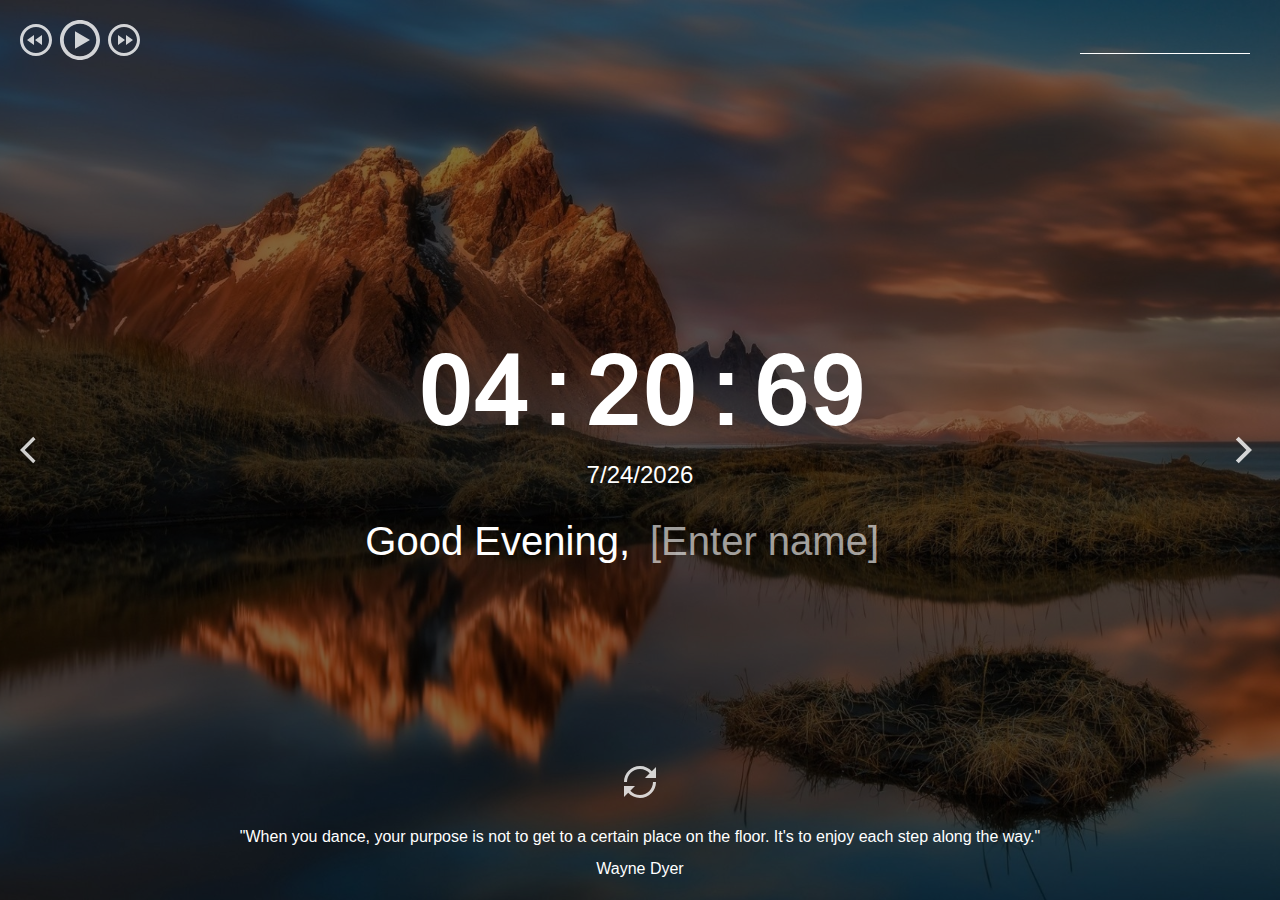
==== momentum/index.html @ 144a0a82 "feat: add basic layout" ====
<!DOCTYPE html>
<html lang="en"><head>
  <meta charset="UTF-8">
  <meta name="viewport" content="width=device-width, initial-scale=1.0">
  <link href="assets/favicon.ico" rel="shortcut icon">
  <link rel="stylesheet" href="css/owfont-regular.css">
  <link rel="stylesheet" href="css/style.css">
  <title>momentum</title>
</head>
<body>
  <header class="header">
    <div class="player">
      <div class="player-controls">
        <button class="play-prev player-icon"></button>
        <button class="play player-icon"></button>
        <button class="play-next player-icon"></button>
      </div>
      <ul class="play-list"></ul>
    </div>
    <div class="weather">
      <input type="text" class="city">
      <i class="weather-icon owf"></i>
      <div class="weather-error"></div>
      <div class="description-container">
        <span class="temperature"></span>
        <span class="weather-description"></span>
      </div>
      <div class="wind"></div>
      <div class="humidity"></div>
    </div>
  </header>
  <main class="main">
    <div class="slider-icons">
      <button class="slide-prev slider-icon"></button>
      <button class="slide-next slider-icon"></button>
    </div>
    <time class="time">04:20:69</time>
    <date class="date">Tuesday, October 5</date>
    <div class="greeting-container">
      <span class="greeting">Good Evening, </span>
      <input type="text" class="name" id="username" placeholder="[Enter name]">
    </div>
  </main>
  <footer class="footer">
    <button class="change-quote"></button>
    <div>
      <div class="quote">"When you dance, your purpose is not to get to a certain place on the floor. It's to enjoy each step along the way."</div>
      <div class="author">Wayne Dyer</div>
    </div>
  </footer>
  <script src="js/clock-n-calendar.js"></script>

</body></html>
---- momentum/css/owfont-regular.css ----
/*!
 *  owfont-regular 1.0.0 by Deniz Fuchidzhiev - http://websygen.com
 *  License - font: SIL OFL 1.1, css: MIT License
 */
/* FONT PATH
 * -------------------------- */
@font-face {
  font-family: 'owfont';
  src: url('../assets/fonts/owfont-regular.eot?v=1.0.0');
  src: url('../assets/fonts/owfont-regular.eot?#iefix&v=1.0.0') format('embedded-opentype'),
	   url('../assets/fonts/owfont-regular.woff') format('woff'),
	   url('../assets/fonts/owfont-regular.ttf') format('truetype'),
	   url('../assets/fonts/owfont-regular.svg#owf-regular') format('svg');
  font-weight: normal;
  font-style: normal;
}
.owf {
  display: inline-block;
  font: normal normal normal 14px/1 owfont;
  font-size: inherit;
  text-rendering: auto;
  -webkit-font-smoothing: antialiased;
  -moz-osx-font-smoothing: grayscale;
  transform: translate(0, 0);
}
/* makes the font 33% larger relative to the icon container */
.owf-lg {
  font-size: 1.33333333em;
  line-height: 0.75em;
  vertical-align: -15%;
}
.owf-2x {
  font-size: 2em;
}
.owf-3x {
  font-size: 3em;
}
.owf-4x {
  font-size: 4em;
}
.owf-5x {
  font-size: 5em;
}
.owf-fw {
  width: 1.28571429em;
  text-align: center;
}
.owf-ul {
  padding-left: 0;
  margin-left: 2.14285714em;
  list-style-type: none;
}
.owf-ul > li {
  position: relative;
}
.owf-li {
  position: absolute;
  left: -2.14285714em;
  width: 2.14285714em;
  top: 0.14285714em;
  text-align: center;
}
.owf-li.owf-lg {
  left: -1.85714286em;
}
.owf-border {
  padding: .2em .25em .15em;
  border: solid 0.08em #eeeeee;
  border-radius: .1em;
}
.owf-pull-right {
  float: right;
}
.owf-pull-left {
  float: left;
}
.owf.owf-pull-left {
  margin-right: .3em;
}
.owf.owf-pull-right {
  margin-left: .3em;
}

/* owfont uses the Unicode Private Use Area (PUA) to ensure screen
   readers do not read off random characters that represent icons */
   
/*   Weather Condition Codes    */
   
/*   Thunderstorm - - - - - - - - - - - - - - - - - - - - - - - - - - - - - - - - - - - -    */
   
/* thunderstorm with light rain */
.owf-200:before,
.owf-200-d:before,
.owf-200-n:before {
  content: "\EB28";
}
/* thunderstorm with rain */
.owf-201:before,
.owf-201-d:before,
.owf-201-n:before {
  content: "\EB29";
}
/* thunderstorm with heavy rain */
.owf-202:before,
.owf-202-d:before,
.owf-202-n:before {
  content: "\EB2A";
}
/*  light thunderstorm  */
.owf-210:before,
.owf-210-d:before,
.owf-210-n:before {
  content: "\EB32";
}
/*  thunderstorm  */
.owf-211:before,
.owf-211-d:before,
.owf-211-n:before {
  content: "\EB33";
}
/*   heavy thunderstorm   */
.owf-212:before,
.owf-212-d:before,
.owf-212-n:before {
  content: "\EB34";
}
/*   ragged thunderstorm   */
.owf-221:before,
.owf-221-d:before,
.owf-221-n:before {
  content: "\EB3D";
}
/*  thunderstorm with light drizzle    */
.owf-230:before,
.owf-230-d:before,
.owf-230-n:before {
  content: "\EB46";
}
/*  thunderstorm with drizzle     */
.owf-231:before,
.owf-231-d:before,
.owf-231-n:before {
  content: "\EB47";
}
/* thunderstorm with heavy drizzle     */
.owf-232:before,
.owf-232-d:before,
.owf-232-n:before {
  content: "\EB48";
}

/*   Drizzle - - - - - - - - - - - - - - - - - - - - - - - - - - - - - - - - - - - -    */

/*  light intensity drizzle */
.owf-300:before,
.owf-300-d:before,
.owf-300-n:before {
  content: "\EB8C";
}
/*  drizzle */
.owf-301:before,
.owf-301-d:before,
.owf-301-n:before {
  content: "\EB8D";
}
/*  heavy intensity drizzle  */
.owf-302:before,
.owf-302-d:before,
.owf-302-n:before {
  content: "\EB8E";
}
/*   light intensity drizzle rain  */
.owf-310:before,
.owf-310-d:before,
.owf-310-n:before {
  content: "\EB96";
}
/*  drizzle rain  */
.owf-311:before,
.owf-311-d:before,
.owf-311-n:before {
  content: "\EB97";
}
/* heavy intensity drizzle rain */
.owf-312:before,
.owf-312-d:before,
.owf-312-n:before {
  content: "\EB98";
}
/* shower rain and drizzle  */
.owf-313:before,
.owf-313-d:before,
.owf-313-n:before {
  content: "\EB99";
}
/* heavy shower rain and drizzle*/
.owf-314:before,
.owf-314-d:before,
.owf-314-n:before {
  content: "\EB9A";
}
/* shower drizzle */
.owf-321:before,
.owf-321-d:before,
.owf-321-n:before {
  content: "\EBA1";
}

/*   Rain - - - - - - - - - - - - - - - - - - - - - - - - - - - - - - - - - - - -    */

/* light rain  */
.owf-500:before,
.owf-500-d:before,
.owf-500-n:before {
  content: "\EC54";
}
/* moderate rain  */
.owf-501:before,
.owf-501-d:before,
.owf-501-n:before {
  content: "\EC55";
}
/* heavy intensity rain  */
.owf-502:before,
.owf-502-d:before,
.owf-502-n:before {
  content: "\EC56";
}
/* very heavy rain   */
.owf-503:before,
.owf-503-d:before,
.owf-503-n:before {
  content: "\EC57";
}
/* extreme rain    */
.owf-504:before,
.owf-504-d:before,
.owf-504-n:before {
  content: "\EC58";
}
/* freezing rain    */
.owf-511:before,
.owf-511-d:before,
.owf-511-n:before {
  content: "\EC5F";
}
/*  light intensity shower rain    */
.owf-520:before,
.owf-520-d:before,
.owf-520-n:before {
  content: "\EC68";
}
/* shower rain  */
.owf-521:before,
.owf-521-d:before,
.owf-521-n:before {
  content: "\EC69";
}
/*  heavy intensity shower rain  */
.owf-522:before,
.owf-522-d:before,
.owf-522-n:before {
  content: "\EC6A";
}
/* ragged shower rain  */
.owf-531:before,
.owf-531-d:before,
.owf-531-n:before {
  content: "\EC73";
}

/*   Snow - - - - - - - - - - - - - - - - - - - - - - - - - - - - - - - - - - - -    */

/* light snow  */
.owf-600:before,
.owf-600-d:before,
.owf-600-n:before {
  content: "\ECB8";
}
/*  snow  */
.owf-601:before,
.owf-601-d:before,
.owf-601-n:before {
  content: "\ECB9";
}
/*   heavy snow   */
.owf-602:before,
.owf-602-d:before,
.owf-602-n:before {
  content: "\ECBA";
}
/*  sleet  */
.owf-611:before,
.owf-611-d:before,
.owf-611-n:before {
  content: "\ECC3";
}
/*   shower sleet */
.owf-612:before,
.owf-612-d:before,
.owf-612-n:before {
  content: "\ECC4";
}
/* light rain and snow */
.owf-615:before,
.owf-615-d:before,
.owf-615-n:before {
  content: "\ECC7";
}
/* rain and snow  */
.owf-616:before,
.owf-616-d:before,
.owf-616-n:before {
  content: "\ECC8";
}
/* light shower snow  */
.owf-620:before,
.owf-620-d:before,
.owf-620-n:before {
  content: "\ECCC";
}
/* shower snow  */
.owf-621:before,
.owf-621-d:before,
.owf-621-n:before {
  content: "\ECCD";
}
/* heavy shower snow  */
.owf-622:before,
.owf-622-d:before,
.owf-622-n:before {
  content: "\ECCE";
}

/*   Atmosphere - - - - - - - - - - - - - - - - - - - - - - - - - - - - - - - - - - - -    */

/* mist */
.owf-701:before,
.owf-701-d:before,
.owf-701-n:before {
  content: "\ED1D";
}
/* smoke */
.owf-711:before,
.owf-711-d:before,
.owf-711-n:before {
  content: "\ED27";
}
/* haze */
.owf-721:before,
.owf-721-d:before,
.owf-721-n:before {
  content: "\ED31";
}
/* Sand/Dust Whirls */
.owf-731:before,
.owf-731-d:before,
.owf-731-n:before {
  content: "\ED3B";
}
/* Fog */
.owf-741:before,
.owf-741-d:before,
.owf-741-n:before {
  content: "\ED45";
}
/* sand */
.owf-751:before,
.owf-751-d:before,
.owf-751-n:before {
  content: "\ED4F";
}
/* dust */
.owf-761:before,
.owf-761-d:before,
.owf-761-n:before {
  content: "\ED59";
}
/*  VOLCANIC ASH  */
.owf-762:before,
.owf-762-d:before,
.owf-762-n:before {
  content: "\ED5A";
}
/* SQUALLS */
.owf-771:before,
.owf-771-d:before,
.owf-771-n:before {
  content: "\ED63";
}
/* TORNADO */
.owf-781:before,
.owf-781-d:before,
.owf-781-n:before {
  content: "\ED6D";
}

/*   Clouds - - - - - - - - - - - - - - - - - - - - - - - - - - - - - - - - - - - -    */

/*  sky is clear  */  /*  Calm  */
.owf-800:before,
.owf-800-d:before,
.owf-951:before,
.owf-951-d:before {
  content: "\ED80";
}
.owf-800-n:before,
.owf-951-n:before {
  content: "\F168";
}
/*  few clouds   */
.owf-801:before,
.owf-801-d:before {
  content: "\ED81";
}
.owf-801-n:before {
  content: "\F169";
}
/* scattered clouds */
.owf-802:before,
.owf-802-d:before {
  content: "\ED82";
}
.owf-802-n:before {
  content: "\F16A";
}
/* broken clouds  */
.owf-803:before,
.owf-803-d:before,
.owf-803-n:before {
  content: "\ED83";
}
/* overcast clouds  */
.owf-804:before,
.owf-804-d:before,
.owf-804-n:before {
  content: "\ED84";
}

/*   Extreme - - - - - - - - - - - - - - - - - - - - - - - - - - - - - - - - - - - -    */

/* tornado  */
.owf-900:before,
.owf-900-d:before,
.owf-900-n:before {
  content: "\EDE4";
}
/*  tropical storm  */
.owf-901:before,
.owf-901-d:before,
.owf-901-n:before {
  content: "\EDE5";
}
/* hurricane */
.owf-902:before,
.owf-902-d:before,
.owf-902-n:before {
  content: "\EDE6";
}
/* cold */
.owf-903:before,
.owf-903-d:before,
.owf-903-n:before {
  content: "\EDE7";
}
/* hot */
.owf-904:before,
.owf-904-d:before,
.owf-904-n:before {
  content: "\EDE8";
}
/* windy */
.owf-905:before,
.owf-905-d:before,
.owf-905-n:before {
  content: "\EDE9";
}
/* hail */
.owf-906:before,
.owf-906-d:before,
.owf-906-n:before {
  content: "\EDEA";
}

/*   Additional - - - - - - - - - - - - - - - - - - - - - - - - - - - - - - - - - - - -    */

/* Setting */
.owf-950:before,
.owf-950-d:before,
.owf-950-n:before {
  content: "\EE16";
}
/*  Light breeze  */
.owf-952:before,
.owf-952-d:before,
.owf-952-n:before {
  content: "\EE18";
}
/*  Gentle Breeze  */
.owf-953:before,
.owf-953-d:before,
.owf-953-n:before {
  content: "\EE19";
}
/*  Moderate breeze  */
.owf-954:before,
.owf-954-d:before,
.owf-954-n:before {
  content: "\EE1A";
}
/* Fresh Breeze  */
.owf-955:before,
.owf-955-d:before,
.owf-955-n:before {
  content: "\EE1B";
}
/* Strong  Breeze  */
.owf-956:before,
.owf-956-d:before,
.owf-956-n:before {
  content: "\EE1C";
}
/* High wind, near gale  */
.owf-957:before,
.owf-957-d:before,
.owf-957-n:before {
  content: "\EE1D";
}
/* Gale */
.owf-958:before,
.owf-958-d:before,
.owf-958-n:before {
  content: "\EE1E";
}
/*  Severe Gale  */
.owf-959:before,
.owf-959-d:before,
.owf-959-n:before {
  content: "\EE1F";
}
/* Storm */
.owf-960:before,
.owf-960-d:before,
.owf-960-n:before {
  content: "\EE20";
}
/*  Violent Storm  */
.owf-961:before,
.owf-961-d:before,
.owf-961-n:before {
  content: "\EE21";
}
/* Hurricane */
.owf-962:before,
.owf-962-d:before,
.owf-962-n:before {
  content: "\EE22";
}
---- momentum/css/style.css ----
@charset "UTF-8";
@font-face {
  font-family: 'Arial-MT';
  src: url("../assets/fonts/Arial-MT.woff");
  /* Путь к файлу со шрифтом */
}

* {
  -webkit-box-sizing: border-box;
          box-sizing: border-box;
  margin: 0;
  padding: 0;
  border: 0;
  outline: 0;
}

body {
  min-width: 480px;
  min-height: 100vh;
  font-family: 'Arial', sans-serif;
  font-size: 16px;
  color: #fff;
  text-align: center;
  background: url("../assets/img/bg.jpg") center/cover, rgba(0, 0, 0, 0.5);
  background-blend-mode: multiply;
  -webkit-transition: background-image 1s ease-in-out;
  transition: background-image 1s ease-in-out;
}

.header {
  display: -webkit-box;
  display: -ms-flexbox;
  display: flex;
  -webkit-box-pack: justify;
      -ms-flex-pack: justify;
          justify-content: space-between;
  -webkit-box-align: start;
      -ms-flex-align: start;
          align-items: flex-start;
  width: 100%;
  height: 30vh;
  min-height: 220px;
  padding: 20px;
}

.header .player .player-controls {
  display: -webkit-box;
  display: -ms-flexbox;
  display: flex;
  -webkit-box-align: center;
      -ms-flex-align: center;
          align-items: center;
  -webkit-box-pack: justify;
      -ms-flex-pack: justify;
          justify-content: space-between;
  width: 120px;
  margin-bottom: 28px;
}

.header .player .player-controls .play {
  width: 40px;
  height: 40px;
  background-size: 40px 40px;
  background-image: url("../assets/svg/play.svg");
}

.header .player .player-controls .pause {
  background-image: url("../assets/svg/pause.svg");
}

.header .player .player-controls .play-prev {
  background-image: url("../assets/svg/play-prev.svg");
}

.header .player .player-controls .play-next {
  background-image: url("../assets/svg/play-next.svg");
}

.header .player .play-list {
  text-align: left;
}

.header .player .play-list .play-item {
  position: relative;
  padding: 5px;
  padding-left: 20px;
  list-style: none;
  opacity: .8;
  cursor: pointer;
  -webkit-transition: .3s;
  transition: .3s;
}

.header .player .play-list .play-item:hover {
  opacity: 1;
}

.header .player .play-list .play-item::before {
  content: "\2713";
  position: absolute;
  left: 0;
  top: 2px;
  font-weight: 900;
}

.header .player .play-list .play-item.item-active::before {
  color: #C5B358;
}

.player-icon,
.slider-icon,
.change-quote {
  width: 32px;
  height: 32px;
  background-size: 32px 32px;
  background-position: center center;
  background-repeat: no-repeat;
  background-color: transparent;
  opacity: .8;
  cursor: pointer;
  -webkit-transition: .3s;
  transition: .3s;
}

.player-icon:hover,
.slider-icon:hover,
.change-quote:hover {
  opacity: 1;
}

.player-icon:active,
.slider-icon:active,
.change-quote:active {
  -webkit-transform: scale(1.1);
          transform: scale(1.1);
}

.weather {
  display: -webkit-box;
  display: -ms-flexbox;
  display: flex;
  -webkit-box-orient: vertical;
  -webkit-box-direction: normal;
      -ms-flex-direction: column;
          flex-direction: column;
  -webkit-box-pack: justify;
      -ms-flex-pack: justify;
          justify-content: space-between;
  -webkit-box-align: start;
      -ms-flex-align: start;
          align-items: flex-start;
  row-gap: 5px;
  width: 180px;
  min-height: 180px;
  text-align: left;
}

.weather .city {
  width: 170px;
  height: 34px;
  padding: 5px;
  font-size: 20px;
  line-height: 24px;
  color: #fff;
  border-bottom: 1px solid #fff;
  background-color: transparent;
}

.weather .city::-webkit-input-placeholder {
  font-size: 20px;
  color: #fff;
  opacity: .6;
}

.weather .city:-ms-input-placeholder {
  font-size: 20px;
  color: #fff;
  opacity: .6;
}

.weather .city::-ms-input-placeholder {
  font-size: 20px;
  color: #fff;
  opacity: .6;
}

.weather .city::placeholder {
  font-size: 20px;
  color: #fff;
  opacity: .6;
}

.weather .weather-icon {
  font-size: 44px;
}

.weather .weather-error {
  margin-top: -10px;
}

.weather .description-container {
  display: -webkit-box;
  display: -ms-flexbox;
  display: flex;
  -ms-flex-wrap: wrap;
      flex-wrap: wrap;
  -webkit-box-pack: start;
      -ms-flex-pack: start;
          justify-content: flex-start;
  -webkit-box-align: center;
      -ms-flex-align: center;
          align-items: center;
  -webkit-column-gap: 12px;
          column-gap: 12px;
}

.main {
  position: relative;
  display: -webkit-box;
  display: -ms-flexbox;
  display: flex;
  -webkit-box-orient: vertical;
  -webkit-box-direction: normal;
      -ms-flex-direction: column;
          flex-direction: column;
  -webkit-box-pack: center;
      -ms-flex-pack: center;
          justify-content: center;
  -webkit-box-align: center;
      -ms-flex-align: center;
          align-items: center;
  width: 100%;
  height: 40vh;
  min-height: 260px;
  padding: 20px;
}

.main .slider-icon {
  position: absolute;
  top: 50%;
  margin-top: -16px;
  cursor: pointer;
}

.main .slider-icon.slide-prev {
  left: 20px;
  background-image: url("../assets/svg/slider-prev.svg");
}

.main .slider-icon.slide-next {
  right: 20px;
  background-image: url("../assets/svg/slider-next.svg");
}

.main .time {
  min-height: 124px;
  margin-bottom: 10px;
  font-family: 'Arial-MT';
  font-size: 100px;
  letter-spacing: -4px;
}

@media (max-width: 768px) {
  .main .time {
    min-height: 80px;
    font-size: 72px;
  }
}

.main .date {
  min-height: 28px;
  font-size: 24px;
  margin-bottom: 20px;
}

.main .greeting-container {
  display: -webkit-box;
  display: -ms-flexbox;
  display: flex;
  -ms-flex-wrap: wrap;
      flex-wrap: wrap;
  -webkit-box-pack: stretch;
      -ms-flex-pack: stretch;
          justify-content: stretch;
  -webkit-box-align: center;
      -ms-flex-align: center;
          align-items: center;
  min-height: 48px;
  width: 100vw;
  font-size: 40px;
}

@media (max-width: 768px) {
  .main .greeting-container {
    min-height: 40px;
    font-size: 32px;
  }
}

.main .greeting-container .greeting {
  -webkit-box-flex: 1;
      -ms-flex: 1;
          flex: 1;
  padding: 10px;
  text-align: right;
}

@media (max-width: 768px) {
  .main .greeting-container .greeting {
    padding: 5px;
  }
}

.main .greeting-container .name {
  -webkit-box-flex: 1;
      -ms-flex: 1;
          flex: 1;
  max-width: 50%;
  padding: 10px;
  font-size: 40px;
  text-align: left;
  color: #fff;
  background-color: transparent;
}

@media (max-width: 768px) {
  .main .greeting-container .name {
    font-size: 32px;
    padding: 5px;
  }
}

.main .greeting-container .name::-webkit-input-placeholder {
  color: #fff;
  opacity: .6;
}

.main .greeting-container .name:-ms-input-placeholder {
  color: #fff;
  opacity: .6;
}

.main .greeting-container .name::-ms-input-placeholder {
  color: #fff;
  opacity: .6;
}

.main .greeting-container .name::placeholder {
  color: #fff;
  opacity: .6;
}

.footer {
  display: -webkit-box;
  display: -ms-flexbox;
  display: flex;
  -webkit-box-orient: vertical;
  -webkit-box-direction: normal;
      -ms-flex-direction: column;
          flex-direction: column;
  -webkit-box-pack: end;
      -ms-flex-pack: end;
          justify-content: flex-end;
  -webkit-box-align: center;
      -ms-flex-align: center;
          align-items: center;
  width: 100%;
  height: 30vh;
  min-height: 160px;
  padding: 20px;
}

.footer .change-quote {
  margin-bottom: 30px;
  background-image: url("../assets/svg/reload.svg");
}

.footer .quote {
  min-height: 32px;
}

.footer .author {
  min-height: 20px;
}
/*# sourceMappingURL=style.css.map */
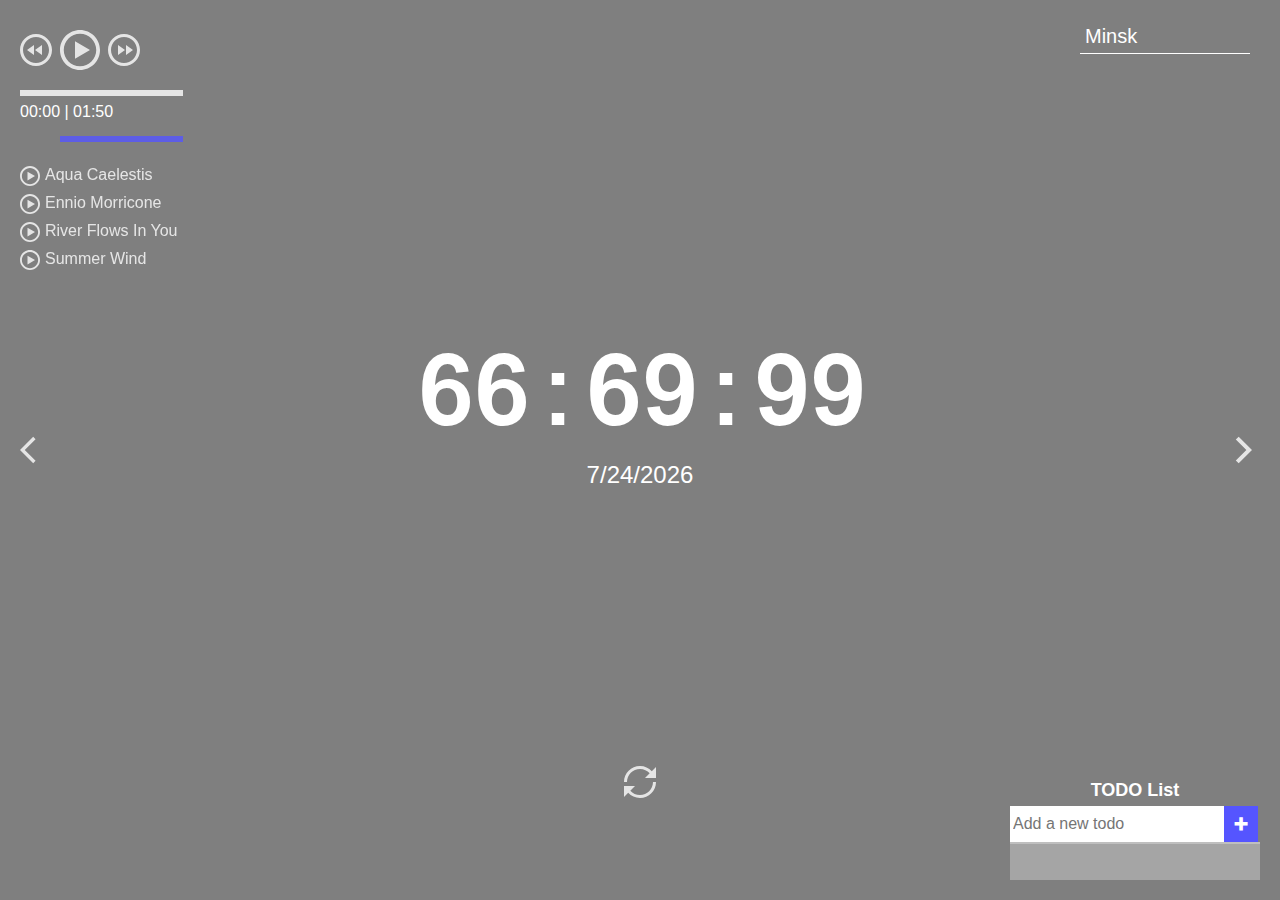
==== commit 32970b24: "feat: add hide blocks in settings" ====
--- a/momentum/index.html
+++ b/momentum/index.html
@@ -5,20 +5,41 @@
   <link href="assets/favicon.ico" rel="shortcut icon">
   <link rel="stylesheet" href="css/owfont-regular.css">
   <link rel="stylesheet" href="css/style.css">
+  <link rel="stylesheet" href="css/owfont-regular.css">
   <title>momentum</title>
 </head>
 <body>
   <header class="header">
     <div class="player">
+      <p class="track-name"></p>
       <div class="player-controls">
-        <button class="play-prev player-icon"></button>
-        <button class="play player-icon"></button>
-        <button class="play-next player-icon"></button>
+        <div class="main-controls">
+          <button class="play-prev player-icon"></button>
+          <button class="play player-icon"></button>
+          <button class="play-next player-icon"></button>
+        </div>
+        <div class="progress-controls">
+          <div class="progress-bar">
+            <div class="progress-bar-filler"></div>
+          </div>
+          <p class="progress-time"><span class="current-time">00:00</span> | <span class="duration">01:50</span></p>
+        </div>
+        <div class="sound-controls">
+          <button class="mute"></button>
+          <div class="volume-bar">
+            <div class="volume-bar-filler"></div>
+          </div>
+        </div>
       </div>
-      <ul class="play-list"></ul>
+      <ul class="play-list">
+        <li class="play-item">Aqua Caelestis</li>
+        <li class="play-item">Ennio Morricone</li>
+        <li class="play-item">River Flows In You</li>
+        <li class="play-item">Summer Wind</li>
+      </ul>
     </div>
     <div class="weather">
-      <input type="text" class="city">
+      <input type="text" class="city" value="Minsk">
       <i class="weather-icon owf"></i>
       <div class="weather-error"></div>
       <div class="description-container">
@@ -34,20 +55,72 @@
       <button class="slide-prev slider-icon"></button>
       <button class="slide-next slider-icon"></button>
     </div>
-    <time class="time">04:20:69</time>
+    <time class="time">66:69:99</time>
     <date class="date">Tuesday, October 5</date>
     <div class="greeting-container">
-      <span class="greeting">Good Evening, </span>
-      <input type="text" class="name" id="username" placeholder="[Enter name]">
+      <span class="greeting"></span>
+      <input type="text" class="name" id="username">
     </div>
   </main>
   <footer class="footer">
-    <button class="change-quote"></button>
-    <div>
-      <div class="quote">"When you dance, your purpose is not to get to a certain place on the floor. It's to enjoy each step along the way."</div>
-      <div class="author">Wayne Dyer</div>
+    <button class="settings"></button>
+    <ul class="settings-form">
+      <li class="language-change">
+        <label for="lang">Choose preferred language:</label>
+        <select name="language" id="lang">
+          <option value="en">English</option>
+          <option value="ru">Russian</option>
+        </select>
+      </li>
+      <li class="img-source">
+        <p class="img-source-label">Choose the method of image search</p>
+        <input type="radio" name="img-src" id="github">
+        <label for="github">Github</label><br>
+        <input type="radio" name="img-src" id="unsplash">
+        <label for="unsplash">Unsplash API</label><br>
+        <input type="radio" name="img-src" id="flickr">
+        <label for="flickr">Flickr API</label>
+      </li>
+      <li class="img-tags">
+        <input type="text" name="add-tag" id="add-tag" placeholder="Add a tag for background search">
+        <div class="tags-field">
+        </div>
+      </li>
+      <li class="hide-blocks">
+        <label for="hide-blocks">Use Ctrl to Show/Hide blocks:</label>
+        <select name="hide-blocks" id="hide-blocks" multiple size="3">
+          <option value="player">Player</option>
+          <option value="weather">Weather</option>
+          <option value="time-date">Date & Time</option>
+          <option value="greeting-container">Greeting</option>
+          <option value="quotes">Quotes</option>
+          <option value="todo-block">TODO List</option>
+        </select>
+      </li>
+      <li class="submit-notice">
+        <p>Refresh the page to apply all the changes</p>
+      </li>
+    </ul>
+    <div class="quotes">
+      <button class="change-quote"></button>
+      <div class="quote"></div>
+      <div class="author"></div>
+    </div>
+    <div class="todo-block">
+      <h2>TODO List</h2>
+      <div class="input-todo-wrapper">
+        <input class="input-todo" type="text" placeholder="Add a new todo">
+        <button class="add-todo">+</button>
+      </div>
+      <ul class="todos-container"></ul>
     </div>
   </footer>
+  <script src="js/settings.js"></script>
+  <script type="module" src="js/play-list.js"></script>
   <script src="js/clock-n-calendar.js"></script>
-
+  <script src="js/background-slider.js"></script>
+  <script src="js/weather-widget.js"></script>
+  <script src="js/quote-for-a-day.js"></script>
+  <script type="module" src="js/audio-player.js"></script>
+  <script src="js/todo.js"></script>
 </body></html>--- a/momentum/css/style.css
+++ b/momentum/css/style.css
@@ -21,7 +21,7 @@
   font-size: 16px;
   color: #fff;
   text-align: center;
-  background: url("../assets/img/bg.jpg") center/cover, rgba(0, 0, 0, 0.5);
+  background: url("https://raw.githubusercontent.com/rolling-scopes-school/stage1-tasks/assets/images/evening/18.jpg") center/cover, rgba(0, 0, 0, 0.5);
   background-blend-mode: multiply;
   -webkit-transition: background-image 1s ease-in-out;
   transition: background-image 1s ease-in-out;
@@ -43,7 +43,25 @@
   padding: 20px;
 }
 
+.header .player {
+  position: relative;
+  z-index: 1;
+}
+
+.header .player .track-name {
+  text-align: left;
+  opacity: .8;
+  -webkit-transition: .3s;
+  transition: .3s;
+  letter-spacing: 1px;
+  margin-bottom: 10px;
+}
+
 .header .player .player-controls {
+  margin-bottom: 10px;
+}
+
+.header .player .player-controls .main-controls {
   display: -webkit-box;
   display: -ms-flexbox;
   display: flex;
@@ -54,26 +72,93 @@
       -ms-flex-pack: justify;
           justify-content: space-between;
   width: 120px;
-  margin-bottom: 28px;
-}
-
-.header .player .player-controls .play {
+  margin-bottom: 20px;
+}
+
+.header .player .player-controls .main-controls .play {
   width: 40px;
   height: 40px;
   background-size: 40px 40px;
   background-image: url("../assets/svg/play.svg");
 }
 
-.header .player .player-controls .pause {
+.header .player .player-controls .main-controls .pause {
   background-image: url("../assets/svg/pause.svg");
 }
 
-.header .player .player-controls .play-prev {
+.header .player .player-controls .main-controls .play-prev {
   background-image: url("../assets/svg/play-prev.svg");
 }
 
-.header .player .player-controls .play-next {
+.header .player .player-controls .main-controls .play-next {
   background-image: url("../assets/svg/play-next.svg");
+}
+
+.header .player .player-controls .progress-controls .progress-bar {
+  display: -webkit-box;
+  display: -ms-flexbox;
+  display: flex;
+  width: 100%;
+  height: 6px;
+  background-color: #fff;
+  opacity: .8;
+  margin-bottom: 7px;
+  cursor: pointer;
+}
+
+.header .player .player-controls .progress-controls .progress-bar-filler {
+  background-color: #55F;
+  width: 0%;
+  height: 6px;
+}
+
+.header .player .player-controls .progress-controls .progress-time {
+  text-align: left;
+  margin-bottom: 5px;
+}
+
+.header .player .player-controls .sound-controls {
+  display: -webkit-box;
+  display: -ms-flexbox;
+  display: flex;
+  -webkit-box-align: center;
+      -ms-flex-align: center;
+          align-items: center;
+  -webkit-box-pack: justify;
+      -ms-flex-pack: justify;
+          justify-content: space-between;
+}
+
+.header .player .player-controls .sound-controls .mute {
+  height: 25px;
+  width: 25px;
+  background: no-repeat url(../assets/svg/sound.svg);
+  background-size: contain;
+  opacity: .8;
+  background-position: center;
+  cursor: pointer;
+}
+
+.header .player .player-controls .sound-controls .mute.muted {
+  background-image: url(../assets/svg/mute.svg);
+}
+
+.header .player .player-controls .sound-controls .volume-bar {
+  display: -webkit-box;
+  display: -ms-flexbox;
+  display: flex;
+  width: calc(100% - 40px);
+  height: 6px;
+  background-color: #fff;
+  opacity: .8;
+  cursor: pointer;
+  position: relative;
+}
+
+.header .player .player-controls .sound-controls .volume-bar-filler {
+  background-color: #55F;
+  width: 100%;
+  height: 6px;
 }
 
 .header .player .play-list {
@@ -83,7 +168,7 @@
 .header .player .play-list .play-item {
   position: relative;
   padding: 5px;
-  padding-left: 20px;
+  padding-left: 25px;
   list-style: none;
   opacity: .8;
   cursor: pointer;
@@ -96,15 +181,18 @@
 }
 
 .header .player .play-list .play-item::before {
-  content: "\2713";
+  content: "";
+  display: inline-block;
+  height: 20px;
+  width: 20px;
+  background-image: url(../assets/svg/play.svg);
+  background-size: contain;
   position: absolute;
   left: 0;
-  top: 2px;
-  font-weight: 900;
 }
 
 .header .player .play-list .play-item.item-active::before {
-  color: #C5B358;
+  background-image: url(../assets/svg/pause.svg);
 }
 
 .player-icon,
@@ -232,7 +320,7 @@
   width: 100%;
   height: 40vh;
   min-height: 260px;
-  padding: 20px;
+  padding: 0 20px;
 }
 
 .main .slider-icon {
@@ -370,6 +458,114 @@
   padding: 20px;
 }
 
+.footer .settings {
+  display: block;
+  width: 50px;
+  height: 50px;
+  background: no-repeat url(../assets/svg/settings.svg);
+  background-size: contain;
+  position: absolute;
+  left: 20px;
+  bottom: 20px;
+  -webkit-filter: invert(100%) sepia(35%) saturate(626%) hue-rotate(247deg) brightness(120%) contrast(100%);
+          filter: invert(100%) sepia(35%) saturate(626%) hue-rotate(247deg) brightness(120%) contrast(100%);
+  opacity: .8;
+  cursor: pointer;
+}
+
+.footer .settings:hover {
+  opacity: 1;
+}
+
+.footer .settings-form {
+  -ms-flex-item-align: start;
+      align-self: flex-start;
+  list-style: none;
+  text-align: left;
+  font-size: 18px;
+  position: absolute;
+  left: -500px;
+  bottom: 100px;
+  -webkit-transition: 0.5s ease-in-out;
+  transition: 0.5s ease-in-out;
+}
+
+.footer .settings-form.active {
+  left: 20px;
+}
+
+.footer .settings-form .language-change {
+  margin-bottom: 15px;
+}
+
+.footer .settings-form .language-change label {
+  margin-right: 5px;
+}
+
+.footer .settings-form .img-source {
+  margin-bottom: 15px;
+}
+
+.footer .settings-form .img-tags input {
+  margin-bottom: 10px;
+  background-color: transparent;
+  color: #fff;
+  width: 100%;
+}
+
+.footer .settings-form .img-tags .tags-field {
+  min-height: 34px;
+  max-width: 400px;
+  border: 2px solid #fff;
+  border-radius: 5px;
+  margin-bottom: 15px;
+  overflow: hidden;
+}
+
+.footer .settings-form .img-tags .tags-field .tag {
+  display: -webkit-inline-box;
+  display: -ms-inline-flexbox;
+  display: inline-flex;
+  -webkit-box-align: center;
+      -ms-flex-align: center;
+          align-items: center;
+  padding: 1px 3px;
+  width: -webkit-max-content;
+  width: -moz-max-content;
+  width: max-content;
+  border: 1px solid #fff;
+  border-radius: 5px;
+  margin: 4px;
+  cursor: pointer;
+}
+
+.footer .settings-form .img-tags .tags-field .tag::after {
+  content: "";
+  display: inline-block;
+  margin-left: 3px;
+  height: 20px;
+  width: 20px;
+  background: no-repeat url(../assets/svg/close.svg);
+  background-size: contain;
+  -webkit-filter: invert(100%) sepia(35%) saturate(626%) hue-rotate(247deg) brightness(120%) contrast(100%);
+          filter: invert(100%) sepia(35%) saturate(626%) hue-rotate(247deg) brightness(120%) contrast(100%);
+  cursor: pointer;
+}
+
+.footer .settings-form .hide-blocks {
+  display: -webkit-box;
+  display: -ms-flexbox;
+  display: flex;
+  -webkit-box-align: center;
+      -ms-flex-align: center;
+          align-items: center;
+  margin-bottom: 15px;
+}
+
+.footer .settings-form .hide-blocks label[for=hide-blocks] {
+  margin-right: 10px;
+}
+
 .footer .change-quote {
   margin-bottom: 30px;
   background-image: url("../assets/svg/reload.svg");
@@ -382,4 +578,88 @@
 .footer .author {
   min-height: 20px;
 }
+
+.footer .todo-block {
+  position: absolute;
+  right: 20px;
+  bottom: 20px;
+  width: -webkit-max-content;
+  width: -moz-max-content;
+  width: max-content;
+}
+
+.footer .todo-block h2 {
+  font-size: 18px;
+  margin-bottom: 5px;
+}
+
+.footer .todo-block .input-todo-wrapper {
+  display: -webkit-box;
+  display: -ms-flexbox;
+  display: flex;
+  border-bottom: 2px solid rgba(255, 255, 255, 0.5);
+}
+
+.footer .todo-block .input-todo-wrapper .input-todo {
+  font-size: 16px;
+  border: 0;
+  outline: 0;
+  padding: 3px;
+  width: calc(100% - 36px);
+}
+
+.footer .todo-block .input-todo-wrapper .add-todo {
+  background-color: #55F;
+  font-size: 24px;
+  line-height: 24px;
+  font-weight: 1000;
+  color: #fff;
+  padding: 6px 10px;
+  cursor: pointer;
+}
+
+.footer .todo-block .todos-container {
+  display: -webkit-box;
+  display: -ms-flexbox;
+  display: flex;
+  -webkit-box-orient: vertical;
+  -webkit-box-direction: normal;
+      -ms-flex-direction: column;
+          flex-direction: column;
+  min-width: 250px;
+  min-height: 36px;
+  max-height: 350px;
+  background: rgba(255, 255, 255, 0.3);
+  overflow-y: auto;
+  list-style: none;
+}
+
+.footer .todo-block .todos-container .todo {
+  height: 36px;
+  font-size: 18px;
+  color: #fff;
+  text-align: left;
+  padding: 5px;
+  position: relative;
+  -webkit-transition: 0.5s ease-in-out;
+  transition: 0.5s ease-in-out;
+  border-bottom: 2px solid rgba(255, 255, 255, 0.5);
+}
+
+.footer .todo-block .todos-container .todo:hover {
+  background: rgba(255, 255, 255, 0.5);
+}
+
+.footer .todo-block .todos-container .todo .delete-todo {
+  position: absolute;
+  right: 0;
+  top: 0;
+  background-color: #F00;
+  font-size: 20px;
+  line-height: 20px;
+  font-weight: 1000;
+  color: #fff;
+  padding: 7px 10px;
+  cursor: pointer;
+}
 /*# sourceMappingURL=style.css.map */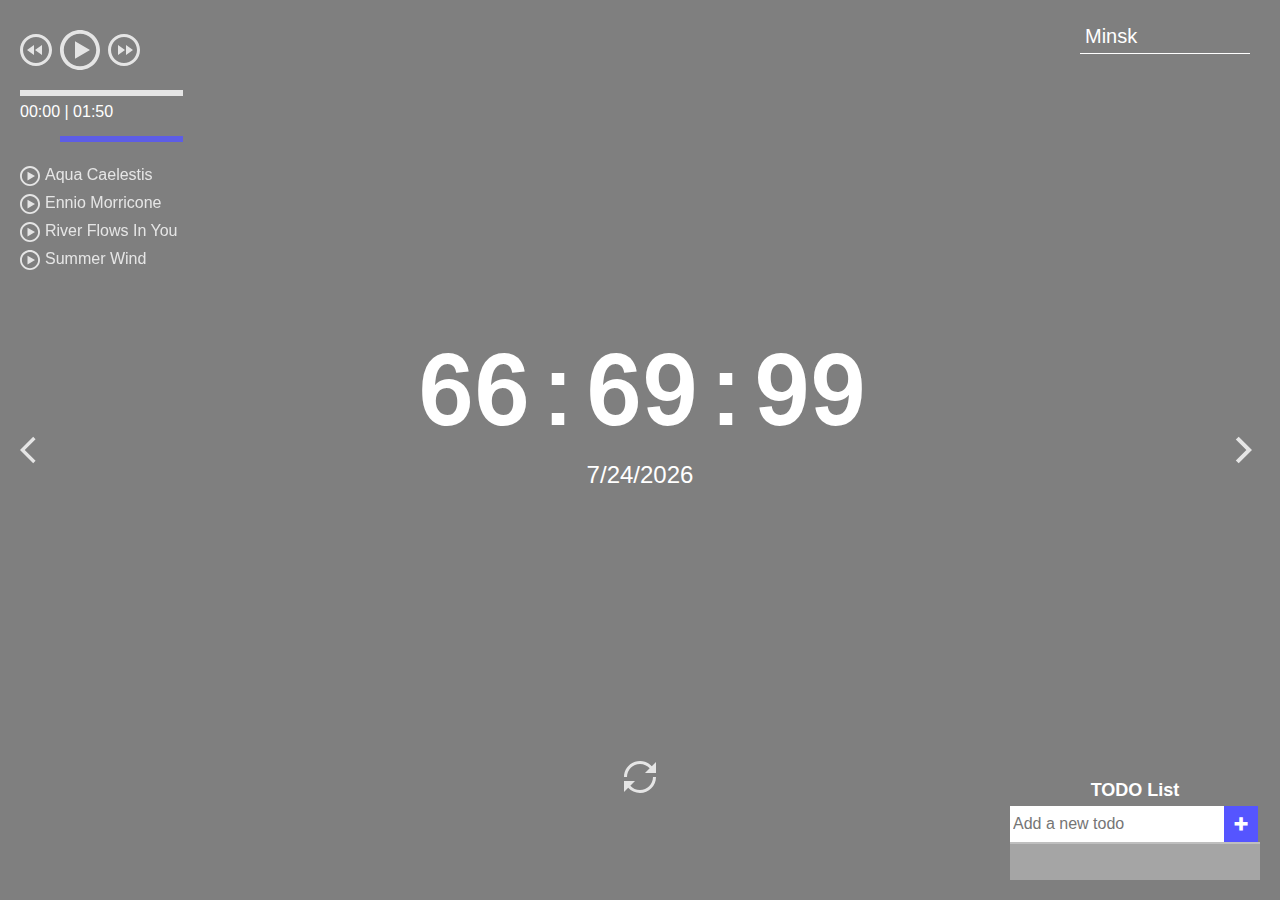
==== commit 61b59f44: "feat: add basic adaptivity" ====
--- a/momentum/index.html
+++ b/momentum/index.html
@@ -64,43 +64,45 @@
   </main>
   <footer class="footer">
     <button class="settings"></button>
-    <ul class="settings-form">
-      <li class="language-change">
-        <label for="lang">Choose preferred language:</label>
-        <select name="language" id="lang">
-          <option value="en">English</option>
-          <option value="ru">Russian</option>
-        </select>
-      </li>
-      <li class="img-source">
-        <p class="img-source-label">Choose the method of image search</p>
-        <input type="radio" name="img-src" id="github">
-        <label for="github">Github</label><br>
-        <input type="radio" name="img-src" id="unsplash">
-        <label for="unsplash">Unsplash API</label><br>
-        <input type="radio" name="img-src" id="flickr">
-        <label for="flickr">Flickr API</label>
-      </li>
-      <li class="img-tags">
-        <input type="text" name="add-tag" id="add-tag" placeholder="Add a tag for background search">
-        <div class="tags-field">
-        </div>
-      </li>
-      <li class="hide-blocks">
-        <label for="hide-blocks">Use Ctrl to Show/Hide blocks:</label>
-        <select name="hide-blocks" id="hide-blocks" multiple size="3">
-          <option value="player">Player</option>
-          <option value="weather">Weather</option>
-          <option value="time-date">Date & Time</option>
-          <option value="greeting-container">Greeting</option>
-          <option value="quotes">Quotes</option>
-          <option value="todo-block">TODO List</option>
-        </select>
-      </li>
-      <li class="submit-notice">
-        <p>Refresh the page to apply all the changes</p>
-      </li>
-    </ul>
+    <div class="settings-form">
+      <ul>
+        <li class="language-change">
+          <label for="lang">Choose preferred language:</label>
+          <select name="language" id="lang">
+            <option value="en">English</option>
+            <option value="ru">Russian</option>
+          </select>
+        </li>
+        <li class="img-source">
+          <p class="img-source-label">Choose the method of image search</p>
+          <input type="radio" name="img-src" id="github">
+          <label for="github">Github</label><br>
+          <input type="radio" name="img-src" id="unsplash">
+          <label for="unsplash">Unsplash API</label><br>
+          <input type="radio" name="img-src" id="flickr">
+          <label for="flickr">Flickr API</label>
+        </li>
+        <li class="img-tags">
+          <input type="text" name="add-tag" id="add-tag" placeholder="Add a tag for background search">
+          <div class="tags-field">
+          </div>
+        </li>
+        <li class="hide-blocks">
+          <label for="hide-blocks">Use Ctrl to Show/Hide blocks:</label>
+          <select name="hide-blocks" id="hide-blocks" multiple size="3">
+            <option value="player">Player</option>
+            <option value="weather">Weather</option>
+            <option value="time-date">Date & Time</option>
+            <option value="greeting-container">Greeting</option>
+            <option value="quotes">Quotes</option>
+            <option value="todo-block">TODO List</option>
+          </select>
+        </li>
+        <li class="submit-notice">
+          <p>Refresh the page to apply all the changes</p>
+        </li>
+      </ul>
+    </div>
     <div class="quotes">
       <button class="change-quote"></button>
       <div class="quote"></div>
--- a/momentum/css/style.css
+++ b/momentum/css/style.css
@@ -1,8 +1,6 @@
-@charset "UTF-8";
 @font-face {
   font-family: 'Arial-MT';
   src: url("../assets/fonts/Arial-MT.woff");
-  /* Путь к файлу со шрифтом */
 }
 
 * {
@@ -15,7 +13,6 @@
 }
 
 body {
-  min-width: 480px;
   min-height: 100vh;
   font-family: 'Arial', sans-serif;
   font-size: 16px;
@@ -25,6 +22,12 @@
   background-blend-mode: multiply;
   -webkit-transition: background-image 1s ease-in-out;
   transition: background-image 1s ease-in-out;
+}
+
+@media (max-width: 420px) {
+  body {
+    font-size: 12px;
+  }
 }
 
 .header {
@@ -243,8 +246,14 @@
   text-align: left;
 }
 
+@media (max-width: 420px) {
+  .weather {
+    width: 40%;
+  }
+}
+
 .weather .city {
-  width: 170px;
+  width: calc(100% - 10px);
   height: 34px;
   padding: 5px;
   font-size: 20px;
@@ -355,10 +364,39 @@
   }
 }
 
+@media (max-width: 600px) {
+  .main .time {
+    font-size: 48px;
+    min-height: 0;
+    margin: 0;
+  }
+}
+
+@media (max-width: 420px) {
+  .main .time {
+    letter-spacing: 2px;
+    font-size: 32px;
+  }
+}
+
 .main .date {
   min-height: 28px;
   font-size: 24px;
   margin-bottom: 20px;
+}
+
+@media (max-width: 600px) {
+  .main .date {
+    font-size: 16px;
+    min-height: 0;
+    margin: 0;
+  }
+}
+
+@media (max-width: 420px) {
+  .main .date {
+    font-size: 12px;
+  }
 }
 
 .main .greeting-container {
@@ -385,6 +423,18 @@
   }
 }
 
+@media (max-width: 600px) {
+  .main .greeting-container {
+    font-size: 24px;
+  }
+}
+
+@media (max-width: 420px) {
+  .main .greeting-container {
+    font-size: 16px;
+  }
+}
+
 .main .greeting-container .greeting {
   -webkit-box-flex: 1;
       -ms-flex: 1;
@@ -418,6 +468,18 @@
   }
 }
 
+@media (max-width: 600px) {
+  .main .greeting-container .name {
+    font-size: 24px;
+  }
+}
+
+@media (max-width: 420px) {
+  .main .greeting-container .name {
+    font-size: 16px;
+  }
+}
+
 .main .greeting-container .name::-webkit-input-placeholder {
   color: #fff;
   opacity: .6;
@@ -442,16 +504,12 @@
   display: -webkit-box;
   display: -ms-flexbox;
   display: flex;
-  -webkit-box-orient: vertical;
-  -webkit-box-direction: normal;
-      -ms-flex-direction: column;
-          flex-direction: column;
-  -webkit-box-pack: end;
-      -ms-flex-pack: end;
-          justify-content: flex-end;
-  -webkit-box-align: center;
-      -ms-flex-align: center;
-          align-items: center;
+  -webkit-box-pack: justify;
+      -ms-flex-pack: justify;
+          justify-content: space-between;
+  -webkit-box-align: end;
+      -ms-flex-align: end;
+          align-items: flex-end;
   width: 100%;
   height: 30vh;
   min-height: 160px;
@@ -464,13 +522,12 @@
   height: 50px;
   background: no-repeat url(../assets/svg/settings.svg);
   background-size: contain;
-  position: absolute;
-  left: 20px;
-  bottom: 20px;
   -webkit-filter: invert(100%) sepia(35%) saturate(626%) hue-rotate(247deg) brightness(120%) contrast(100%);
           filter: invert(100%) sepia(35%) saturate(626%) hue-rotate(247deg) brightness(120%) contrast(100%);
   opacity: .8;
   cursor: pointer;
+  position: relative;
+  z-index: 100;
 }
 
 .footer .settings:hover {
@@ -478,20 +535,57 @@
 }
 
 .footer .settings-form {
-  -ms-flex-item-align: start;
-      align-self: flex-start;
-  list-style: none;
   text-align: left;
   font-size: 18px;
   position: absolute;
+  z-index: 10;
   left: -500px;
   bottom: 100px;
   -webkit-transition: 0.5s ease-in-out;
   transition: 0.5s ease-in-out;
 }
 
+@media (max-width: 1300px) {
+  .footer .settings-form {
+    left: -100vw;
+    bottom: 0;
+    width: 100vw;
+    height: 100vh;
+    background-color: #000;
+    display: -webkit-box;
+    display: -ms-flexbox;
+    display: flex;
+    -webkit-box-pack: center;
+        -ms-flex-pack: center;
+            justify-content: center;
+    -webkit-box-align: center;
+        -ms-flex-align: center;
+            align-items: center;
+    -webkit-box-orient: vertical;
+    -webkit-box-direction: normal;
+        -ms-flex-direction: column;
+            flex-direction: column;
+  }
+}
+
+@media (max-width: 420px) {
+  .footer .settings-form {
+    font-size: 14px;
+  }
+}
+
 .footer .settings-form.active {
   left: 20px;
+}
+
+@media (max-width: 1300px) {
+  .footer .settings-form.active {
+    left: 0;
+  }
+}
+
+.footer .settings-form ul {
+  list-style: none;
 }
 
 .footer .settings-form .language-change {
@@ -566,31 +660,63 @@
   margin-right: 10px;
 }
 
-.footer .change-quote {
+.footer .quotes {
+  position: absolute;
+  left: calc(50vw - (50vw - 140px) / 2);
+}
+
+@media (max-width: 800px) {
+  .footer .quotes {
+    left: calc(25vw + 25px);
+  }
+}
+
+.footer .quotes .change-quote {
   margin-bottom: 30px;
   background-image: url("../assets/svg/reload.svg");
 }
 
-.footer .quote {
+.footer .quotes .quote {
   min-height: 32px;
-}
-
-.footer .author {
+  width: calc(50vw - 140px);
+  margin-bottom: 5px;
+}
+
+@media (max-width: 800px) {
+  .footer .quotes .quote {
+    width: calc(50vw - 50px);
+  }
+}
+
+.footer .quotes .author {
   min-height: 20px;
 }
 
+@media (max-width: 800px) {
+  .footer .quotes .author {
+    font-size: 13px;
+  }
+}
+
 .footer .todo-block {
-  position: absolute;
-  right: 20px;
-  bottom: 20px;
-  width: -webkit-max-content;
-  width: -moz-max-content;
-  width: max-content;
+  width: 250px;
+}
+
+@media (max-width: 800px) {
+  .footer .todo-block {
+    width: 25vw;
+  }
 }
 
 .footer .todo-block h2 {
   font-size: 18px;
   margin-bottom: 5px;
+}
+
+@media (max-width: 420px) {
+  .footer .todo-block h2 {
+    font-size: 14px;
+  }
 }
 
 .footer .todo-block .input-todo-wrapper {
@@ -608,6 +734,12 @@
   width: calc(100% - 36px);
 }
 
+@media (max-width: 420px) {
+  .footer .todo-block .input-todo-wrapper .input-todo {
+    font-size: 12px;
+  }
+}
+
 .footer .todo-block .input-todo-wrapper .add-todo {
   background-color: #55F;
   font-size: 24px;
@@ -626,7 +758,6 @@
   -webkit-box-direction: normal;
       -ms-flex-direction: column;
           flex-direction: column;
-  min-width: 250px;
   min-height: 36px;
   max-height: 350px;
   background: rgba(255, 255, 255, 0.3);
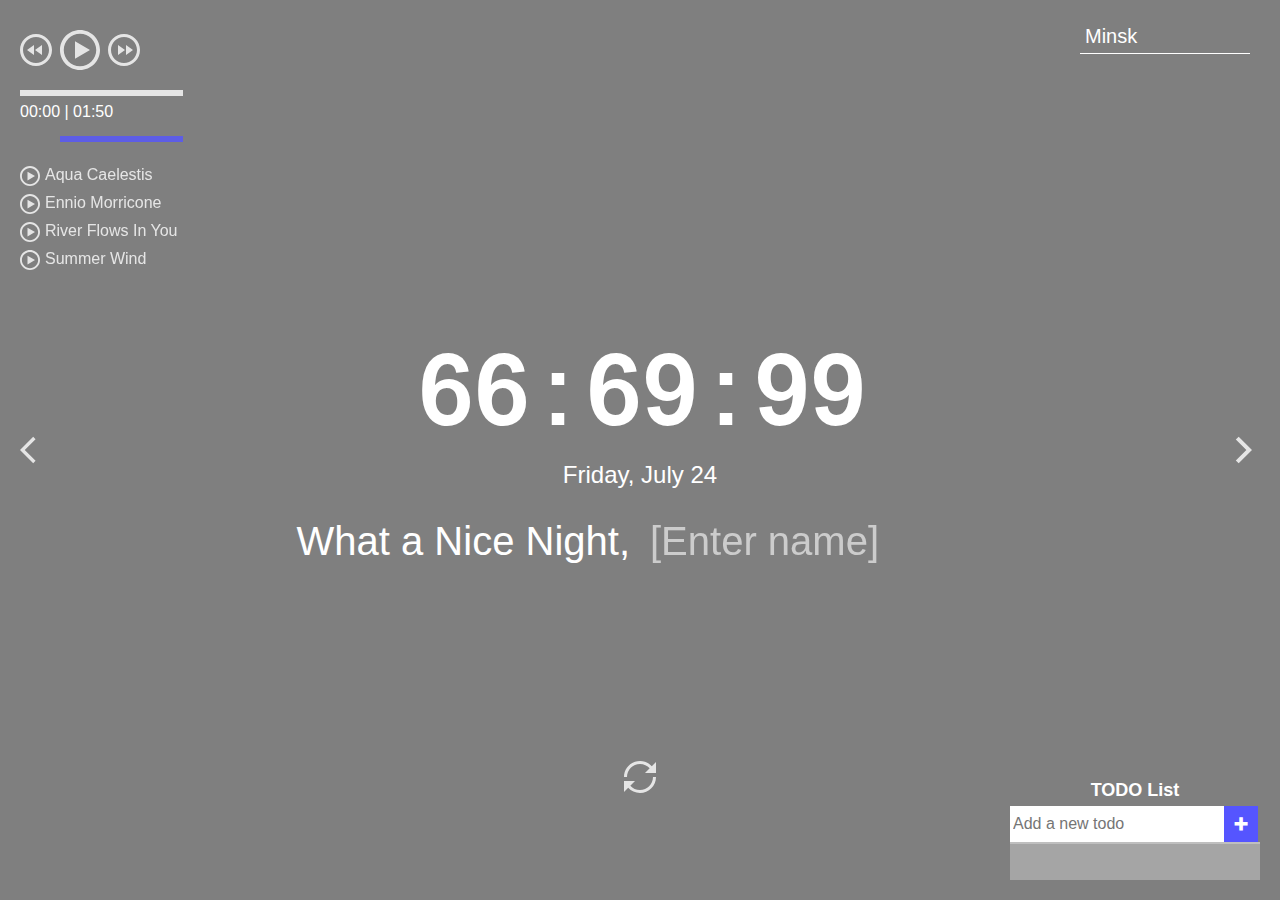
==== commit 601eae92: "refactor: remove self evaluation alerts" ====
--- a/momentum/index.html
+++ b/momentum/index.html
@@ -1,128 +1,136 @@
 <!DOCTYPE html>
-<html lang="en"><head>
-  <meta charset="UTF-8">
-  <meta name="viewport" content="width=device-width, initial-scale=1.0">
-  <link href="assets/favicon.ico" rel="shortcut icon">
-  <link rel="stylesheet" href="css/owfont-regular.css">
-  <link rel="stylesheet" href="css/style.css">
-  <link rel="stylesheet" href="css/owfont-regular.css">
-  <title>momentum</title>
-</head>
-<body>
-  <header class="header">
-    <div class="player">
-      <p class="track-name"></p>
-      <div class="player-controls">
-        <div class="main-controls">
-          <button class="play-prev player-icon"></button>
-          <button class="play player-icon"></button>
-          <button class="play-next player-icon"></button>
-        </div>
-        <div class="progress-controls">
-          <div class="progress-bar">
-            <div class="progress-bar-filler"></div>
+<html lang="en">
+  <head>
+    <meta charset="UTF-8" />
+    <meta name="viewport" content="width=device-width, initial-scale=1.0" />
+    <link href="assets/favicon.ico" rel="shortcut icon" />
+    <link rel="stylesheet" href="css/owfont-regular.css" />
+    <link rel="stylesheet" href="css/style.css" />
+    <link rel="stylesheet" href="css/owfont-regular.css" />
+    <title>momentum</title>
+  </head>
+  <body>
+    <header class="header">
+      <div class="player">
+        <p class="track-name"></p>
+        <div class="player-controls">
+          <div class="main-controls">
+            <button class="play-prev player-icon"></button>
+            <button class="play player-icon"></button>
+            <button class="play-next player-icon"></button>
           </div>
-          <p class="progress-time"><span class="current-time">00:00</span> | <span class="duration">01:50</span></p>
-        </div>
-        <div class="sound-controls">
-          <button class="mute"></button>
-          <div class="volume-bar">
-            <div class="volume-bar-filler"></div>
+          <div class="progress-controls">
+            <div class="progress-bar">
+              <div class="progress-bar-filler"></div>
+            </div>
+            <p class="progress-time">
+              <span class="current-time">00:00</span> | <span class="duration">01:50</span>
+            </p>
+          </div>
+          <div class="sound-controls">
+            <button class="mute"></button>
+            <div class="volume-bar">
+              <div class="volume-bar-filler"></div>
+            </div>
           </div>
         </div>
+        <ul class="play-list">
+          <li class="play-item">Aqua Caelestis</li>
+          <li class="play-item">Ennio Morricone</li>
+          <li class="play-item">River Flows In You</li>
+          <li class="play-item">Summer Wind</li>
+        </ul>
       </div>
-      <ul class="play-list">
-        <li class="play-item">Aqua Caelestis</li>
-        <li class="play-item">Ennio Morricone</li>
-        <li class="play-item">River Flows In You</li>
-        <li class="play-item">Summer Wind</li>
-      </ul>
-    </div>
-    <div class="weather">
-      <input type="text" class="city" value="Minsk">
-      <i class="weather-icon owf"></i>
-      <div class="weather-error"></div>
-      <div class="description-container">
-        <span class="temperature"></span>
-        <span class="weather-description"></span>
+      <div class="weather">
+        <input type="text" class="city" value="Minsk" />
+        <i class="weather-icon owf"></i>
+        <div class="weather-error"></div>
+        <div class="description-container">
+          <span class="temperature"></span>
+          <span class="weather-description"></span>
+        </div>
+        <div class="wind"></div>
+        <div class="humidity"></div>
       </div>
-      <div class="wind"></div>
-      <div class="humidity"></div>
-    </div>
-  </header>
-  <main class="main">
-    <div class="slider-icons">
-      <button class="slide-prev slider-icon"></button>
-      <button class="slide-next slider-icon"></button>
-    </div>
-    <time class="time">66:69:99</time>
-    <date class="date">Tuesday, October 5</date>
-    <div class="greeting-container">
-      <span class="greeting"></span>
-      <input type="text" class="name" id="username">
-    </div>
-  </main>
-  <footer class="footer">
-    <button class="settings"></button>
-    <div class="settings-form">
-      <ul>
-        <li class="language-change">
-          <label for="lang">Choose preferred language:</label>
-          <select name="language" id="lang">
-            <option value="en">English</option>
-            <option value="ru">Russian</option>
-          </select>
-        </li>
-        <li class="img-source">
-          <p class="img-source-label">Choose the method of image search</p>
-          <input type="radio" name="img-src" id="github">
-          <label for="github">Github</label><br>
-          <input type="radio" name="img-src" id="unsplash">
-          <label for="unsplash">Unsplash API</label><br>
-          <input type="radio" name="img-src" id="flickr">
-          <label for="flickr">Flickr API</label>
-        </li>
-        <li class="img-tags">
-          <input type="text" name="add-tag" id="add-tag" placeholder="Add a tag for background search">
-          <div class="tags-field">
-          </div>
-        </li>
-        <li class="hide-blocks">
-          <label for="hide-blocks">Use Ctrl to Show/Hide blocks:</label>
-          <select name="hide-blocks" id="hide-blocks" multiple size="3">
-            <option value="player">Player</option>
-            <option value="weather">Weather</option>
-            <option value="time-date">Date & Time</option>
-            <option value="greeting-container">Greeting</option>
-            <option value="quotes">Quotes</option>
-            <option value="todo-block">TODO List</option>
-          </select>
-        </li>
-        <li class="submit-notice">
-          <p>Refresh the page to apply all the changes</p>
-        </li>
-      </ul>
-    </div>
-    <div class="quotes">
-      <button class="change-quote"></button>
-      <div class="quote"></div>
-      <div class="author"></div>
-    </div>
-    <div class="todo-block">
-      <h2>TODO List</h2>
-      <div class="input-todo-wrapper">
-        <input class="input-todo" type="text" placeholder="Add a new todo">
-        <button class="add-todo">+</button>
+    </header>
+    <main class="main">
+      <div class="slider-icons">
+        <button class="slide-prev slider-icon"></button>
+        <button class="slide-next slider-icon"></button>
       </div>
-      <ul class="todos-container"></ul>
-    </div>
-  </footer>
-  <script src="js/settings.js"></script>
-  <script type="module" src="js/play-list.js"></script>
-  <script src="js/clock-n-calendar.js"></script>
-  <script src="js/background-slider.js"></script>
-  <script src="js/weather-widget.js"></script>
-  <script src="js/quote-for-a-day.js"></script>
-  <script type="module" src="js/audio-player.js"></script>
-  <script src="js/todo.js"></script>
-</body></html>+      <time class="time">66:69:99</time>
+      <date class="date">Tuesday, October 5</date>
+      <div class="greeting-container">
+        <span class="greeting"></span>
+        <input type="text" class="name" id="username" />
+      </div>
+    </main>
+    <footer class="footer">
+      <button class="settings"></button>
+      <div class="settings-form">
+        <ul>
+          <li class="language-change">
+            <label for="lang">Choose preferred language:</label>
+            <select name="language" id="lang">
+              <option value="en">English</option>
+              <option value="ru">Russian</option>
+            </select>
+          </li>
+          <li class="img-source">
+            <p class="img-source-label">Choose the method of image search</p>
+            <input type="radio" name="img-src" id="github" />
+            <label for="github">Github</label><br />
+            <input type="radio" name="img-src" id="unsplash" />
+            <label for="unsplash">Unsplash API</label><br />
+            <input type="radio" name="img-src" id="flickr" />
+            <label for="flickr">Flickr API</label>
+          </li>
+          <li class="img-tags">
+            <input
+              type="text"
+              name="add-tag"
+              id="add-tag"
+              placeholder="Add a tag for background search"
+            />
+            <div class="tags-field"></div>
+          </li>
+          <li class="hide-blocks">
+            <label for="hide-blocks">Use Ctrl to Show/Hide blocks:</label>
+            <select name="hide-blocks" id="hide-blocks" multiple size="3">
+              <option value="player">Player</option>
+              <option value="weather">Weather</option>
+              <option value="time-date">Date & Time</option>
+              <option value="greeting-container">Greeting</option>
+              <option value="quotes">Quotes</option>
+              <option value="todo-block">TODO List</option>
+            </select>
+          </li>
+          <li class="submit-notice">
+            <p>Refresh the page to apply all the changes</p>
+          </li>
+        </ul>
+      </div>
+      <div class="quotes">
+        <button class="change-quote"></button>
+        <div class="quote"></div>
+        <div class="author"></div>
+      </div>
+      <div class="todo-block">
+        <h2>TODO List</h2>
+        <div class="input-todo-wrapper">
+          <input class="input-todo" type="text" placeholder="Add a new todo" />
+          <button class="add-todo">+</button>
+        </div>
+        <ul class="todos-container"></ul>
+      </div>
+    </footer>
+    <script src="js/settings.js"></script>
+    <script type="module" src="js/play-list.js"></script>
+    <script src="js/clock-n-calendar.js"></script>
+    <script src="js/background-slider.js"></script>
+    <script src="js/weather-widget.js"></script>
+    <script src="js/quote-for-a-day.js"></script>
+    <script type="module" src="js/audio-player.js"></script>
+    <script src="js/todo.js"></script>
+  </body>
+</html>
